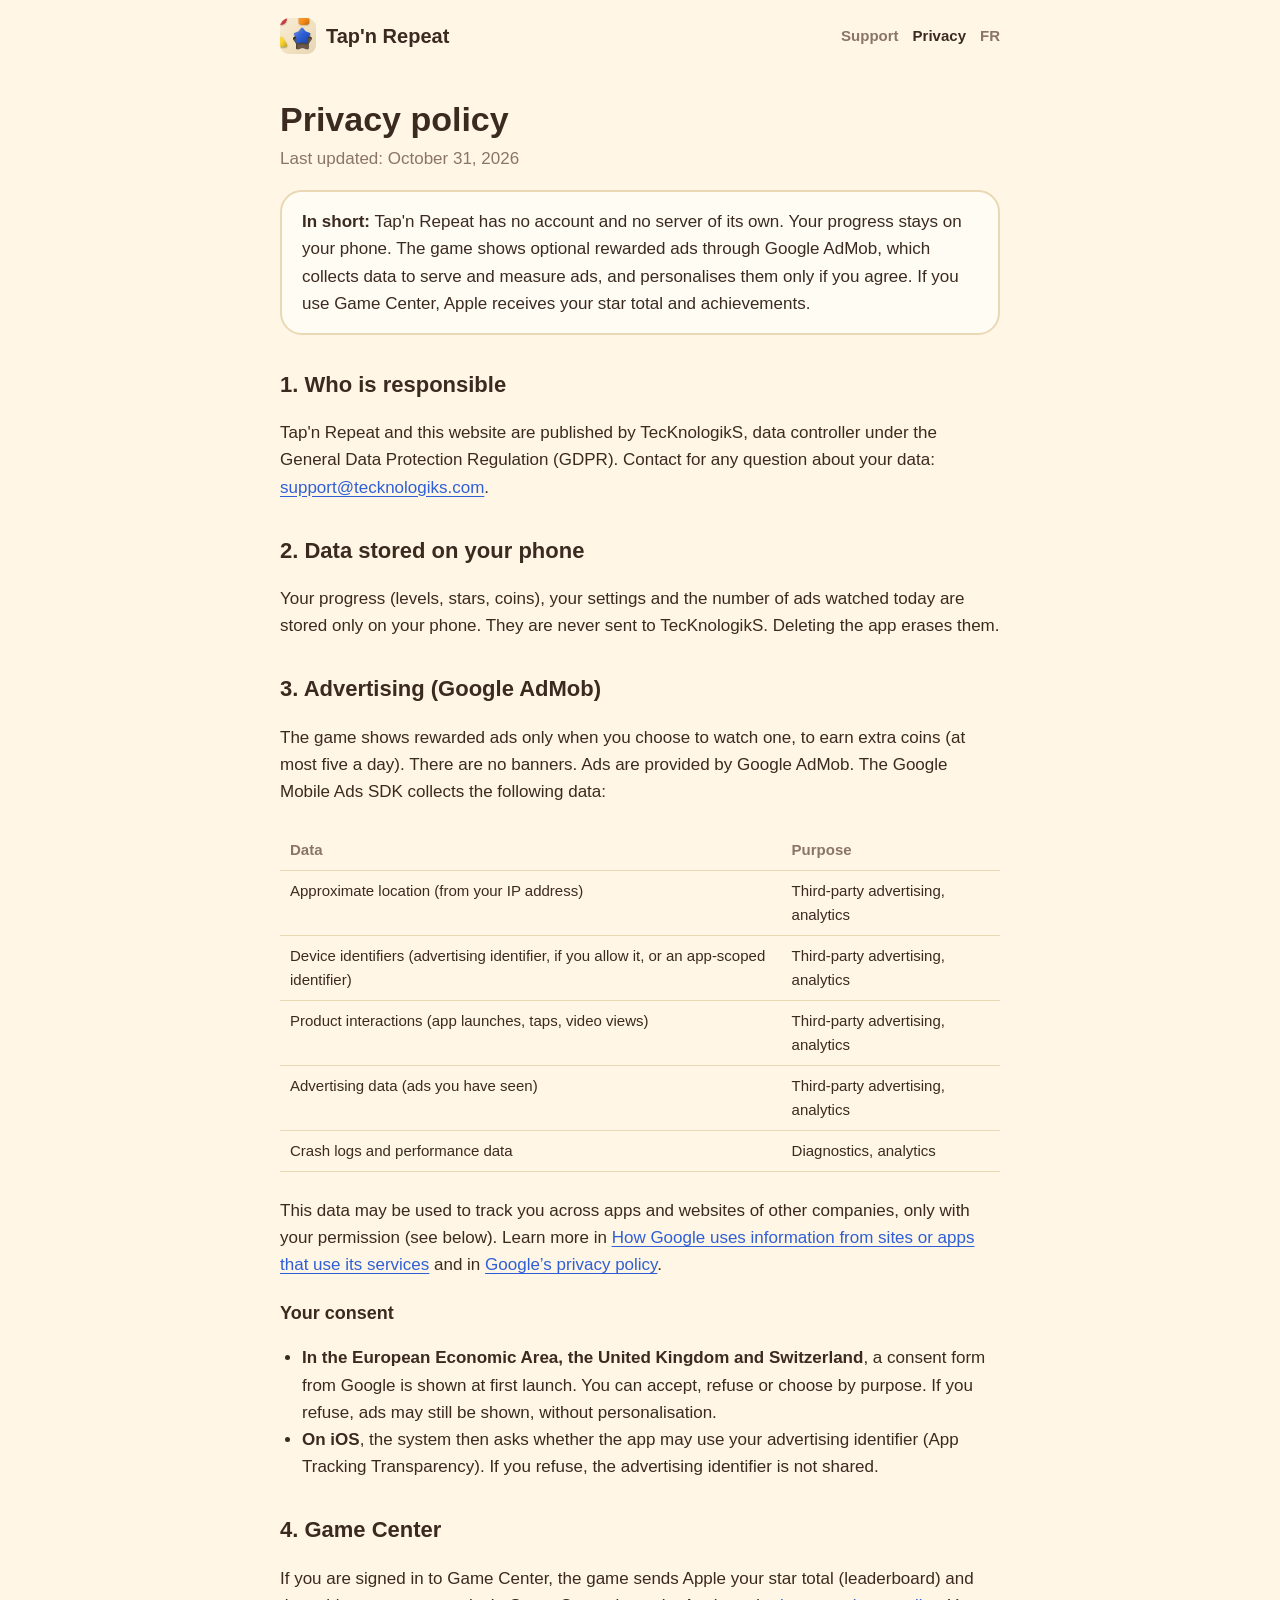
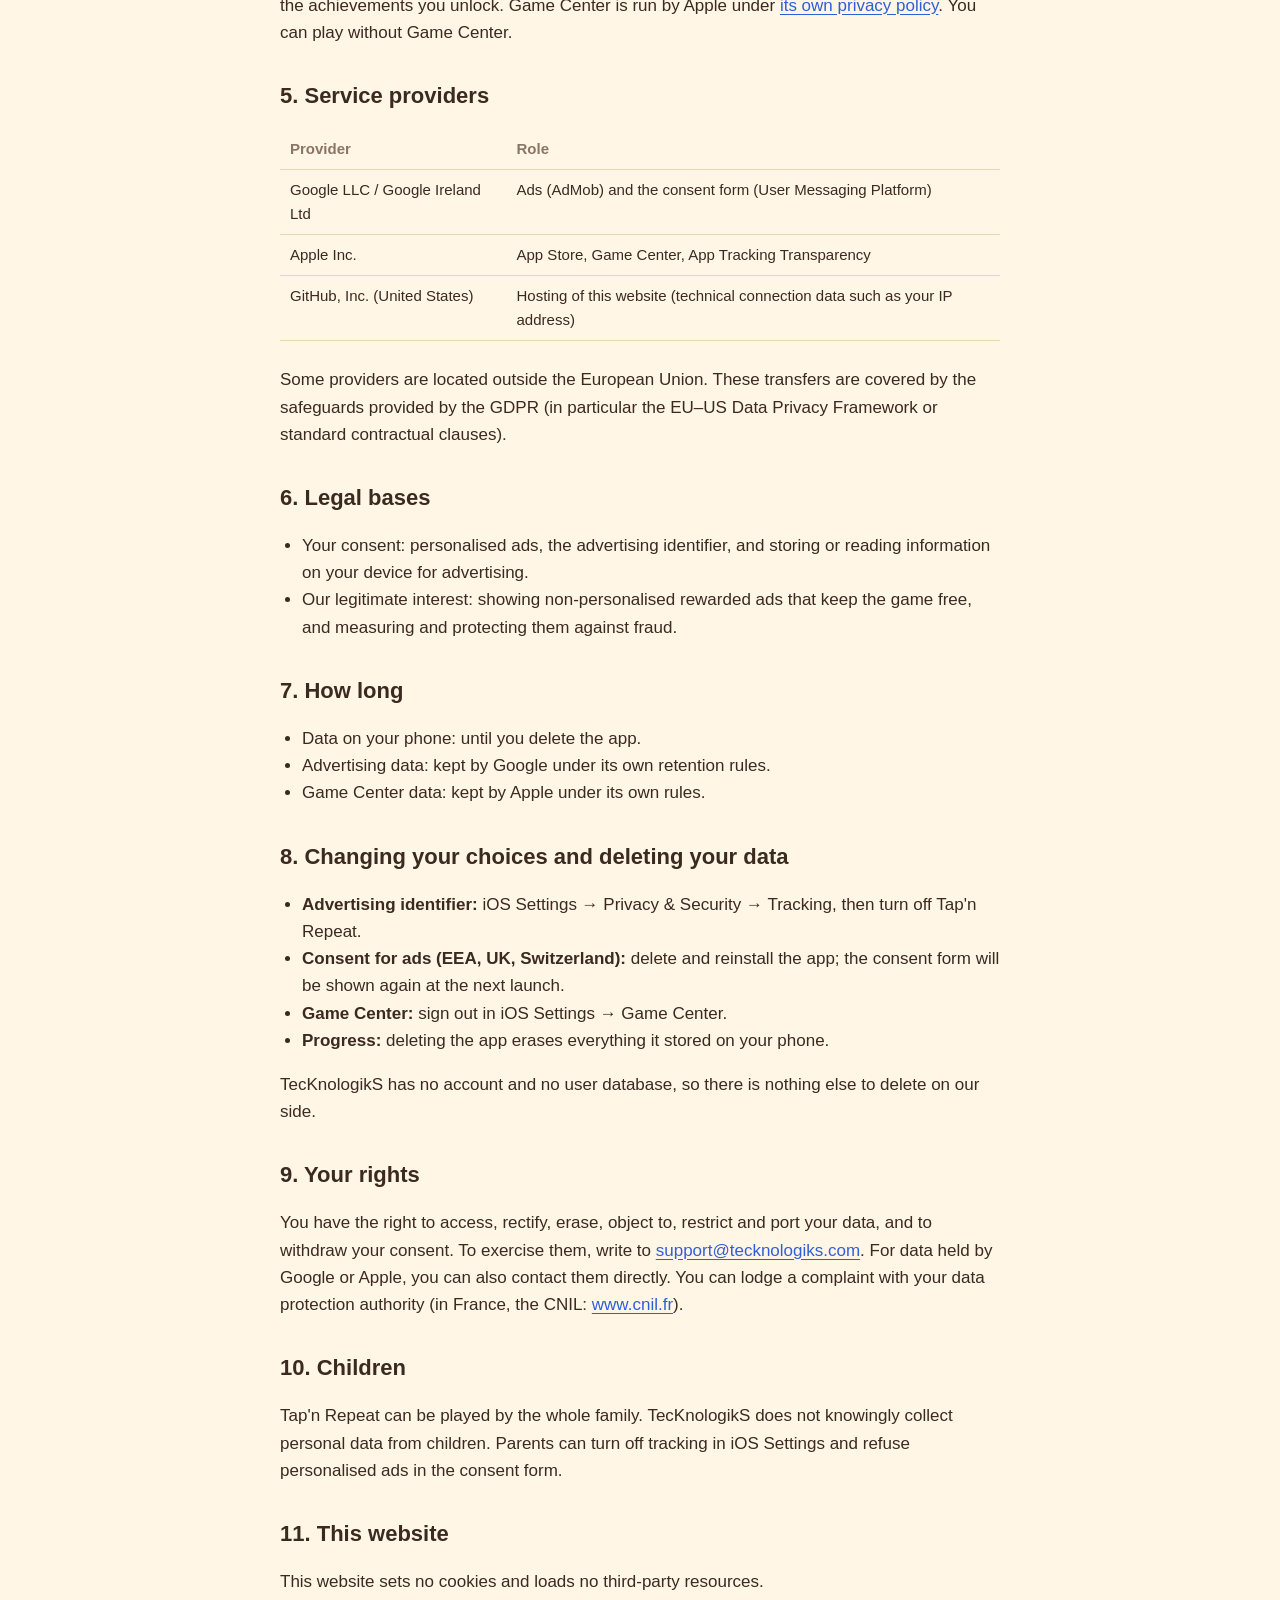
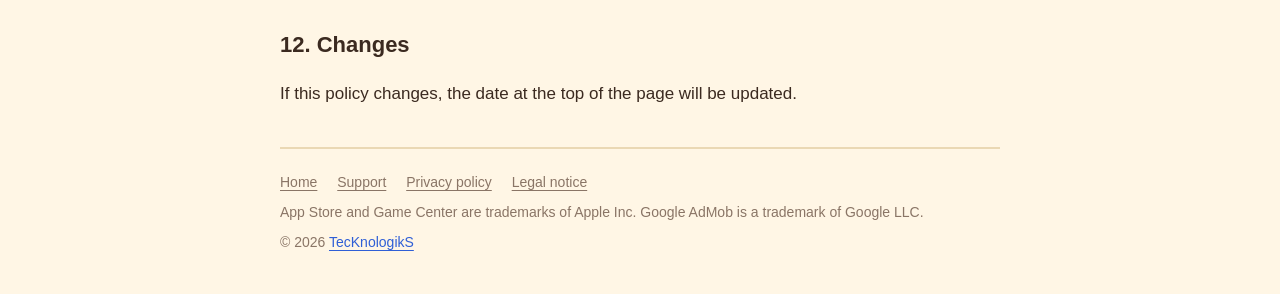
==== privacy.html @ 9eaafeeb "TKS-70: site Tap'n Repeat FR/EN (présentation, confidentialité AdMob/UMP/ATT/Game Center, support, m" ====
<!doctype html>
<html lang="en">
<head>
  <meta charset="utf-8">
  <meta name="viewport" content="width=device-width, initial-scale=1, viewport-fit=cover">
  <title>Privacy policy — Tap'n Repeat</title>
  <meta name="description" content="How Tap'n Repeat handles your data: local progress, Google AdMob ads, consent, Game Center.">
  <meta name="theme-color" content="#fff6e5">
  <meta name="apple-itunes-app" content="app-id=935631691">
  <link rel="icon" href="assets/icon.png">
  <link rel="alternate" hreflang="en" href="https://tapnrepeat.tecknologiks.com/privacy.html">
  <link rel="alternate" hreflang="fr" href="https://tapnrepeat.tecknologiks.com/fr/confidentialite.html">
  <link rel="alternate" hreflang="x-default" href="https://tapnrepeat.tecknologiks.com/privacy.html">
  <link rel="stylesheet" href="assets/style.css">
</head>
<body>
  <div class="wrap">
    <header class="site">
      <a class="brand" href="./"><img src="assets/icon.png" width="36" height="36" alt="">Tap'n Repeat</a>
      <nav class="site" aria-label="Navigation">
        <a href="support.html">Support</a>
        <a href="privacy.html" aria-current="page">Privacy</a>
        <a href="fr/confidentialite.html" hreflang="fr" lang="fr">FR</a>
      </nav>
    </header>

    <main class="doc">
      <h1>Privacy policy</h1>
      <p class="updated">Last updated: October 31, 2026</p>
      <p class="summary"><strong>In short:</strong> Tap'n Repeat has no account and no server of its own. Your progress stays on your phone. The game shows optional rewarded ads through Google AdMob, which collects data to serve and measure ads, and personalises them only if you agree. If you use Game Center, Apple receives your star total and achievements.</p>

      <h2>1. Who is responsible</h2>
      <p>Tap'n Repeat and this website are published by TecKnologikS, data controller under the General Data Protection Regulation (GDPR). Contact for any question about your data: <a href="mailto:support@tecknologiks.com">support@tecknologiks.com</a>.</p>

      <h2>2. Data stored on your phone</h2>
      <p>Your progress (levels, stars, coins), your settings and the number of ads watched today are stored only on your phone. They are never sent to TecKnologikS. Deleting the app erases them.</p>

      <h2>3. Advertising (Google AdMob)</h2>
      <p>The game shows rewarded ads only when you choose to watch one, to earn extra coins (at most five a day). There are no banners. Ads are provided by Google AdMob. The Google Mobile Ads SDK collects the following data:</p>
      <div class="table-wrap"><table>
        <thead><tr><th>Data</th><th>Purpose</th></tr></thead>
        <tbody>
          <tr><td>Approximate location (from your IP address)</td><td>Third-party advertising, analytics</td></tr>
          <tr><td>Device identifiers (advertising identifier, if you allow it, or an app-scoped identifier)</td><td>Third-party advertising, analytics</td></tr>
          <tr><td>Product interactions (app launches, taps, video views)</td><td>Third-party advertising, analytics</td></tr>
          <tr><td>Advertising data (ads you have seen)</td><td>Third-party advertising, analytics</td></tr>
          <tr><td>Crash logs and performance data</td><td>Diagnostics, analytics</td></tr>
        </tbody>
      </table></div>
      <p>This data may be used to track you across apps and websites of other companies, only with your permission (see below). Learn more in <a href="https://policies.google.com/technologies/partner-sites">How Google uses information from sites or apps that use its services</a> and in <a href="https://policies.google.com/privacy">Google’s privacy policy</a>.</p>

      <h3>Your consent</h3>
      <ul>
        <li><strong>In the European Economic Area, the United Kingdom and Switzerland</strong>, a consent form from Google is shown at first launch. You can accept, refuse or choose by purpose. If you refuse, ads may still be shown, without personalisation.</li>
        <li><strong>On iOS</strong>, the system then asks whether the app may use your advertising identifier (App Tracking Transparency). If you refuse, the advertising identifier is not shared.</li>
      </ul>

      <h2>4. Game Center</h2>
      <p>If you are signed in to Game Center, the game sends Apple your star total (leaderboard) and the achievements you unlock. Game Center is run by Apple under <a href="https://www.apple.com/legal/privacy/">its own privacy policy</a>. You can play without Game Center.</p>

      <h2>5. Service providers</h2>
      <div class="table-wrap"><table>
        <thead><tr><th>Provider</th><th>Role</th></tr></thead>
        <tbody>
          <tr><td>Google LLC / Google Ireland Ltd</td><td>Ads (AdMob) and the consent form (User Messaging Platform)</td></tr>
          <tr><td>Apple Inc.</td><td>App Store, Game Center, App Tracking Transparency</td></tr>
          <tr><td>GitHub, Inc. (United States)</td><td>Hosting of this website (technical connection data such as your IP address)</td></tr>
        </tbody>
      </table></div>
      <p>Some providers are located outside the European Union. These transfers are covered by the safeguards provided by the GDPR (in particular the EU–US Data Privacy Framework or standard contractual clauses).</p>

      <h2>6. Legal bases</h2>
      <ul>
        <li>Your consent: personalised ads, the advertising identifier, and storing or reading information on your device for advertising.</li>
        <li>Our legitimate interest: showing non-personalised rewarded ads that keep the game free, and measuring and protecting them against fraud.</li>
      </ul>

      <h2>7. How long</h2>
      <ul>
        <li>Data on your phone: until you delete the app.</li>
        <li>Advertising data: kept by Google under its own retention rules.</li>
        <li>Game Center data: kept by Apple under its own rules.</li>
      </ul>

      <h2 id="8-changing">8. Changing your choices and deleting your data</h2>
      <ul>
        <li><strong>Advertising identifier:</strong> iOS Settings → Privacy &amp; Security → Tracking, then turn off Tap'n Repeat.</li>
        <li><strong>Consent for ads (EEA, UK, Switzerland):</strong> delete and reinstall the app; the consent form will be shown again at the next launch.</li>
        <li><strong>Game Center:</strong> sign out in iOS Settings → Game Center.</li>
        <li><strong>Progress:</strong> deleting the app erases everything it stored on your phone.</li>
      </ul>
      <p>TecKnologikS has no account and no user database, so there is nothing else to delete on our side.</p>

      <h2>9. Your rights</h2>
      <p>You have the right to access, rectify, erase, object to, restrict and port your data, and to withdraw your consent. To exercise them, write to <a href="mailto:support@tecknologiks.com">support@tecknologiks.com</a>. For data held by Google or Apple, you can also contact them directly. You can lodge a complaint with your data protection authority (in France, the CNIL: <a href="https://www.cnil.fr">www.cnil.fr</a>).</p>

      <h2>10. Children</h2>
      <p>Tap'n Repeat can be played by the whole family. TecKnologikS does not knowingly collect personal data from children. Parents can turn off tracking in iOS Settings and refuse personalised ads in the consent form.</p>

      <h2>11. This website</h2>
      <p>This website sets no cookies and loads no third-party resources.</p>

      <h2>12. Changes</h2>
      <p>If this policy changes, the date at the top of the page will be updated.</p>
    </main>

    <footer class="site">
      <nav aria-label="Legal links">
        <a href="./">Home</a>
        <a href="support.html">Support</a>
        <a href="privacy.html">Privacy policy</a>
        <a href="legal.html">Legal notice</a>
      </nav>
      <p>App Store and Game Center are trademarks of Apple Inc. Google AdMob is a trademark of Google LLC.</p>
      <p>© 2026 <a href="https://tecknologiks.com/">TecKnologikS</a></p>
    </footer>
  </div>
</body>
</html>
---- assets/style.css ----
/* Tap'n Repeat site: same toy-box identity as the app (cream lid, bright pieces, rounded type).
   System fonts only, no third-party requests, no cookies. */

:root {
  --bg: #fff6e5;
  --lid: #f3e2c0;
  --card: #fffcf4;
  --text: #3b2a20;
  --muted: #8a7566;
  --line: #ead8b4;
  --orange: #ff8f1f;
  --blue: #2f5fd6;
  --red: #e5484d;
  --green: #2fa866;
  --yellow: #ffd83a;
  --radius: 22px;
  --max: 760px;
}

* { box-sizing: border-box; }
html { -webkit-text-size-adjust: 100%; }
body {
  margin: 0;
  background: var(--bg);
  color: var(--text);
  font-family: ui-rounded, "SF Pro Rounded", -apple-system, BlinkMacSystemFont, "Segoe UI", Roboto, sans-serif;
  font-size: 17px;
  line-height: 1.6;
}
a { color: var(--blue); text-underline-offset: 3px; }
a:focus-visible { outline: 3px solid var(--orange); outline-offset: 3px; }

.wrap { max-width: var(--max); margin: 0 auto; padding: 0 20px; }

header.site { display: flex; align-items: center; justify-content: space-between; padding: 18px 0; gap: 12px; }
.brand { display: flex; align-items: center; gap: 10px; font-weight: 900; font-size: 20px; color: var(--text); text-decoration: none; white-space: nowrap; }
@media (max-width: 420px) { .brand { font-size: 17px; } .brand img { width: 30px; height: 30px; } nav.site a { margin-left: 10px; font-size: 14px; } }
.brand img { width: 36px; height: 36px; border-radius: 9px; }
nav.site { display: flex; flex-wrap: wrap; justify-content: flex-end; }
nav.site a { color: var(--muted); text-decoration: none; margin-left: 14px; font-size: 15px; font-weight: 600; }
nav.site a:hover, nav.site a[aria-current="page"] { color: var(--text); }

/* Landing */
.hero { padding: 32px 0 20px; text-align: center; }
.hero .icon { width: 120px; height: 120px; border-radius: 27px; box-shadow: 0 10px 30px rgba(59, 42, 32, .18); }
.hero h1 { font-size: clamp(32px, 8vw, 50px); line-height: 1.08; letter-spacing: -0.02em; margin: 22px 0 12px; font-weight: 900; }
.hero p.lead { color: var(--muted); font-size: 19px; margin: 0 auto 26px; max-width: 34em; }

.shapes { display: flex; justify-content: center; gap: 14px; margin: 0 0 26px; }
.shape { width: 40px; height: 40px; -webkit-mask: var(--m) center / contain no-repeat; mask: var(--m) center / contain no-repeat; }
.shape.rond { --m: url("rond.svg"); background: var(--red); }
.shape.carre { --m: url("carre.svg"); background: var(--orange); }
.shape.etoile { --m: url("etoile.svg"); background: var(--blue); }
.shape.coeur { --m: url("coeur.svg"); background: var(--green); }

.button {
  display: inline-flex; align-items: center; justify-content: center;
  min-height: 56px; padding: 12px 28px; border-radius: 999px;
  font-weight: 800; font-size: 17px; text-decoration: none;
  background: var(--orange); color: #fff; box-shadow: 0 4px 0 #d9700c;
}
.button:active { transform: translateY(2px); box-shadow: 0 2px 0 #d9700c; }

.features { display: grid; gap: 14px; margin: 36px 0 44px; }
@media (min-width: 600px) { .features { grid-template-columns: 1fr 1fr; } }
.feature { background: var(--card); border: 2px solid var(--line); border-radius: var(--radius); padding: 18px 20px; }
.feature h3 { margin: 0 0 4px; font-size: 18px; }
.feature p { margin: 0; color: var(--muted); }

/* Text pages */
.doc h1 { font-size: 34px; line-height: 1.15; margin: 28px 0 6px; font-weight: 900; }
.doc .updated { color: var(--muted); margin: 0 0 18px; }
.doc .summary { background: var(--card); border: 2px solid var(--line); border-radius: var(--radius); padding: 16px 20px; margin: 0 0 8px; }
.doc h2 { font-size: 22px; margin: 32px 0 8px; }
.doc h3 { font-size: 18px; margin: 20px 0 4px; }
.doc p, .doc li { color: var(--text); }
.doc ul { padding-left: 22px; }
.doc table { width: 100%; border-collapse: collapse; font-size: 15px; margin: 8px 0; }
.doc th, .doc td { text-align: left; vertical-align: top; padding: 8px 10px; border-bottom: 1px solid var(--line); }
.doc th { color: var(--muted); font-weight: 700; }
.table-wrap { overflow-x: auto; }

footer.site { border-top: 2px solid var(--line); margin-top: 40px; padding: 22px 0 40px; color: var(--muted); font-size: 14px; }
footer.site nav a { color: var(--muted); margin-right: 16px; display: inline-block; }
footer.site p { margin: 8px 0 0; }
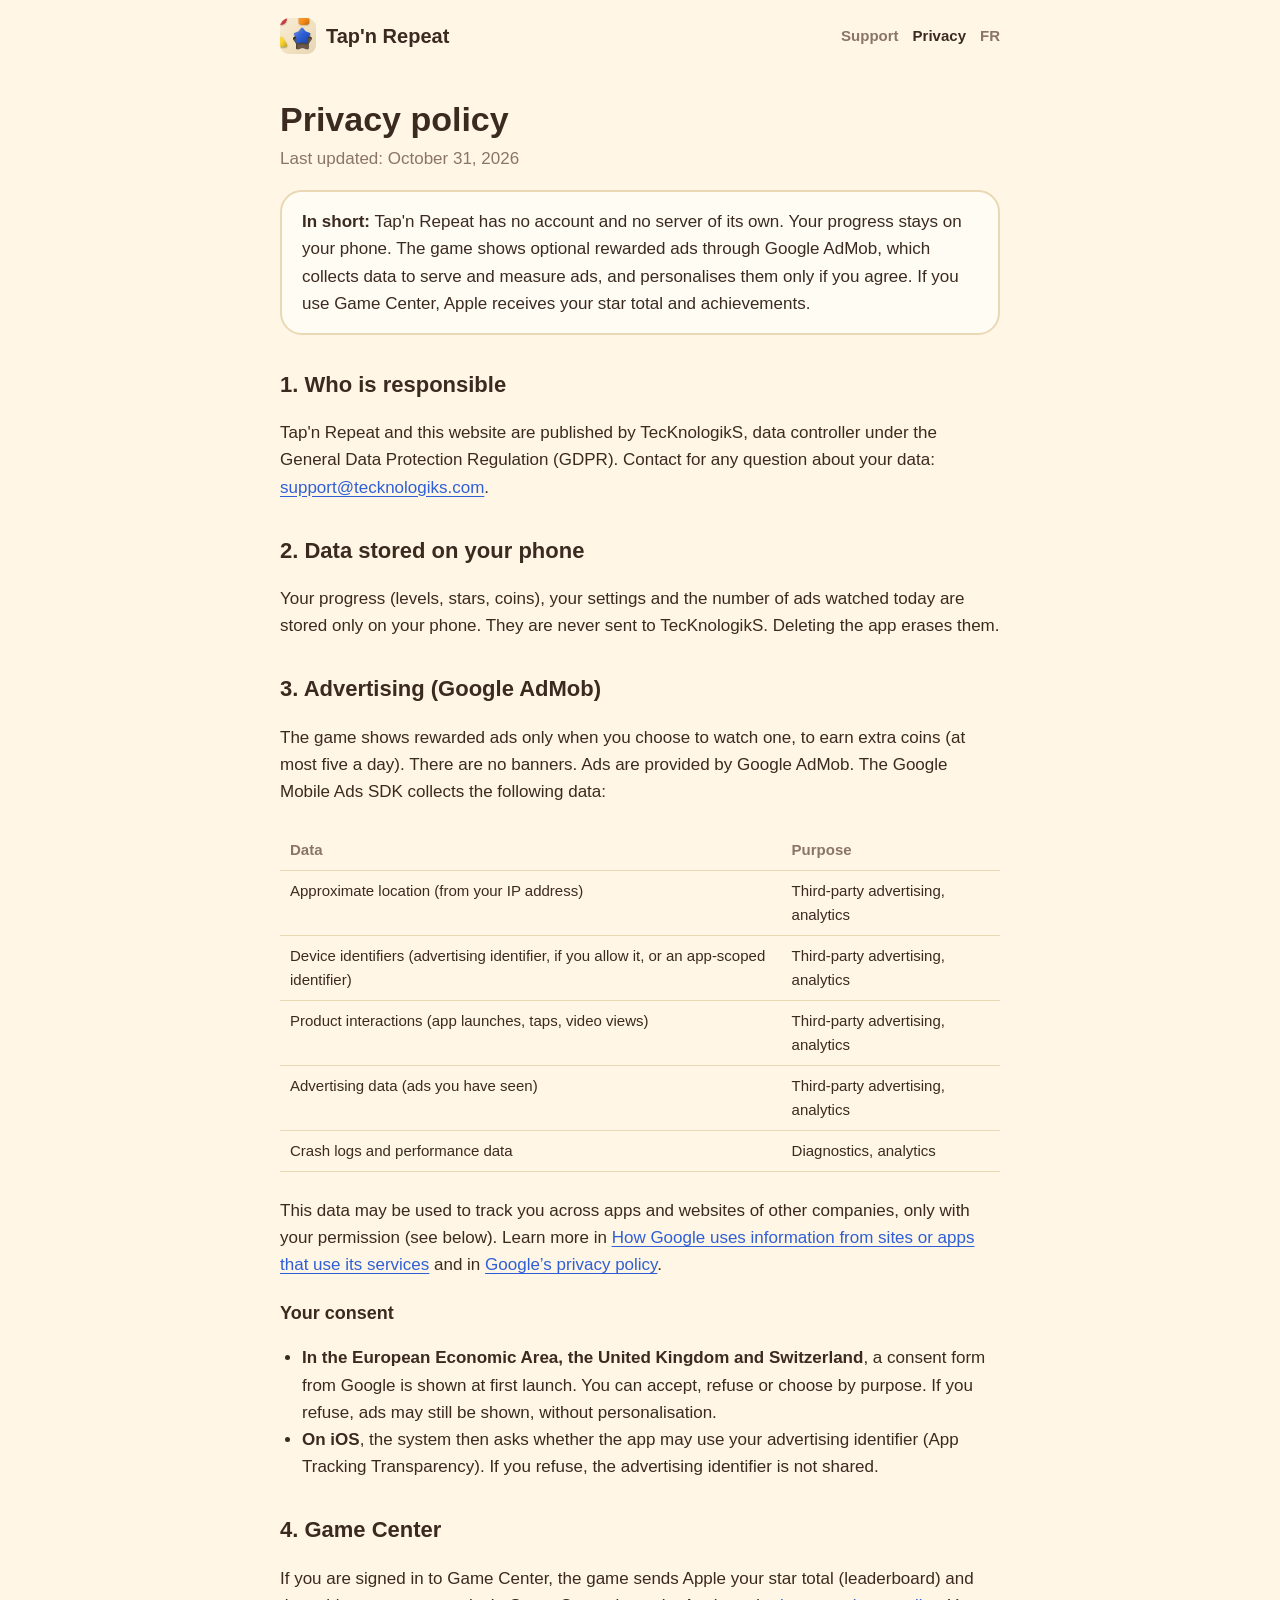
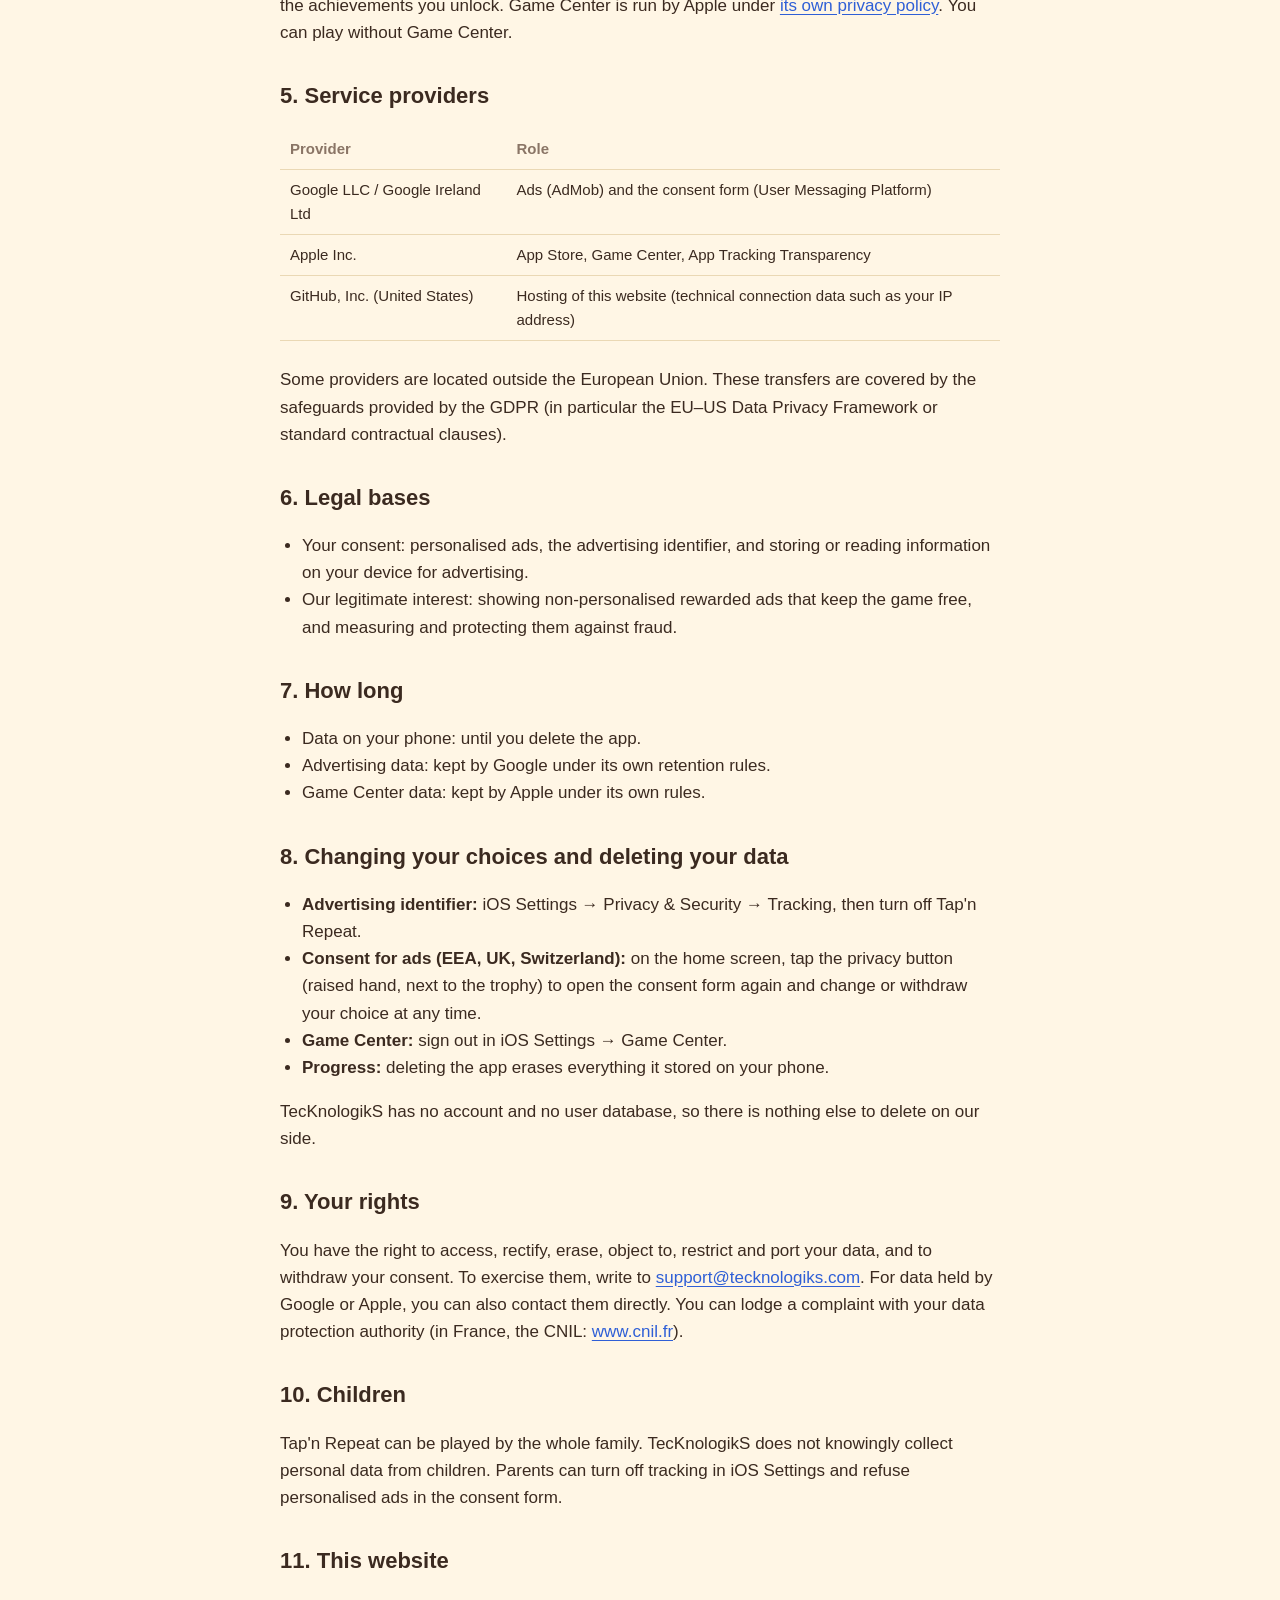
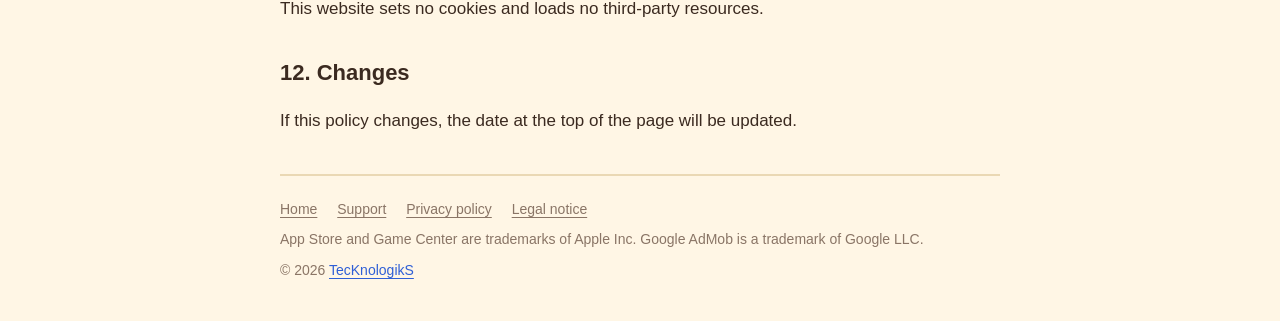
==== commit 82921f44: "TKS-71: la politique renvoie vers le bouton Confidentialité de l'app Co-Authored-By: Claude Opus 5.5" ====
--- a/privacy.html
+++ b/privacy.html
@@ -85,7 +85,7 @@
       <h2 id="8-changing">8. Changing your choices and deleting your data</h2>
       <ul>
         <li><strong>Advertising identifier:</strong> iOS Settings → Privacy &amp; Security → Tracking, then turn off Tap'n Repeat.</li>
-        <li><strong>Consent for ads (EEA, UK, Switzerland):</strong> delete and reinstall the app; the consent form will be shown again at the next launch.</li>
+        <li><strong>Consent for ads (EEA, UK, Switzerland):</strong> on the home screen, tap the privacy button (raised hand, next to the trophy) to open the consent form again and change or withdraw your choice at any time.</li>
         <li><strong>Game Center:</strong> sign out in iOS Settings → Game Center.</li>
         <li><strong>Progress:</strong> deleting the app erases everything it stored on your phone.</li>
       </ul>
